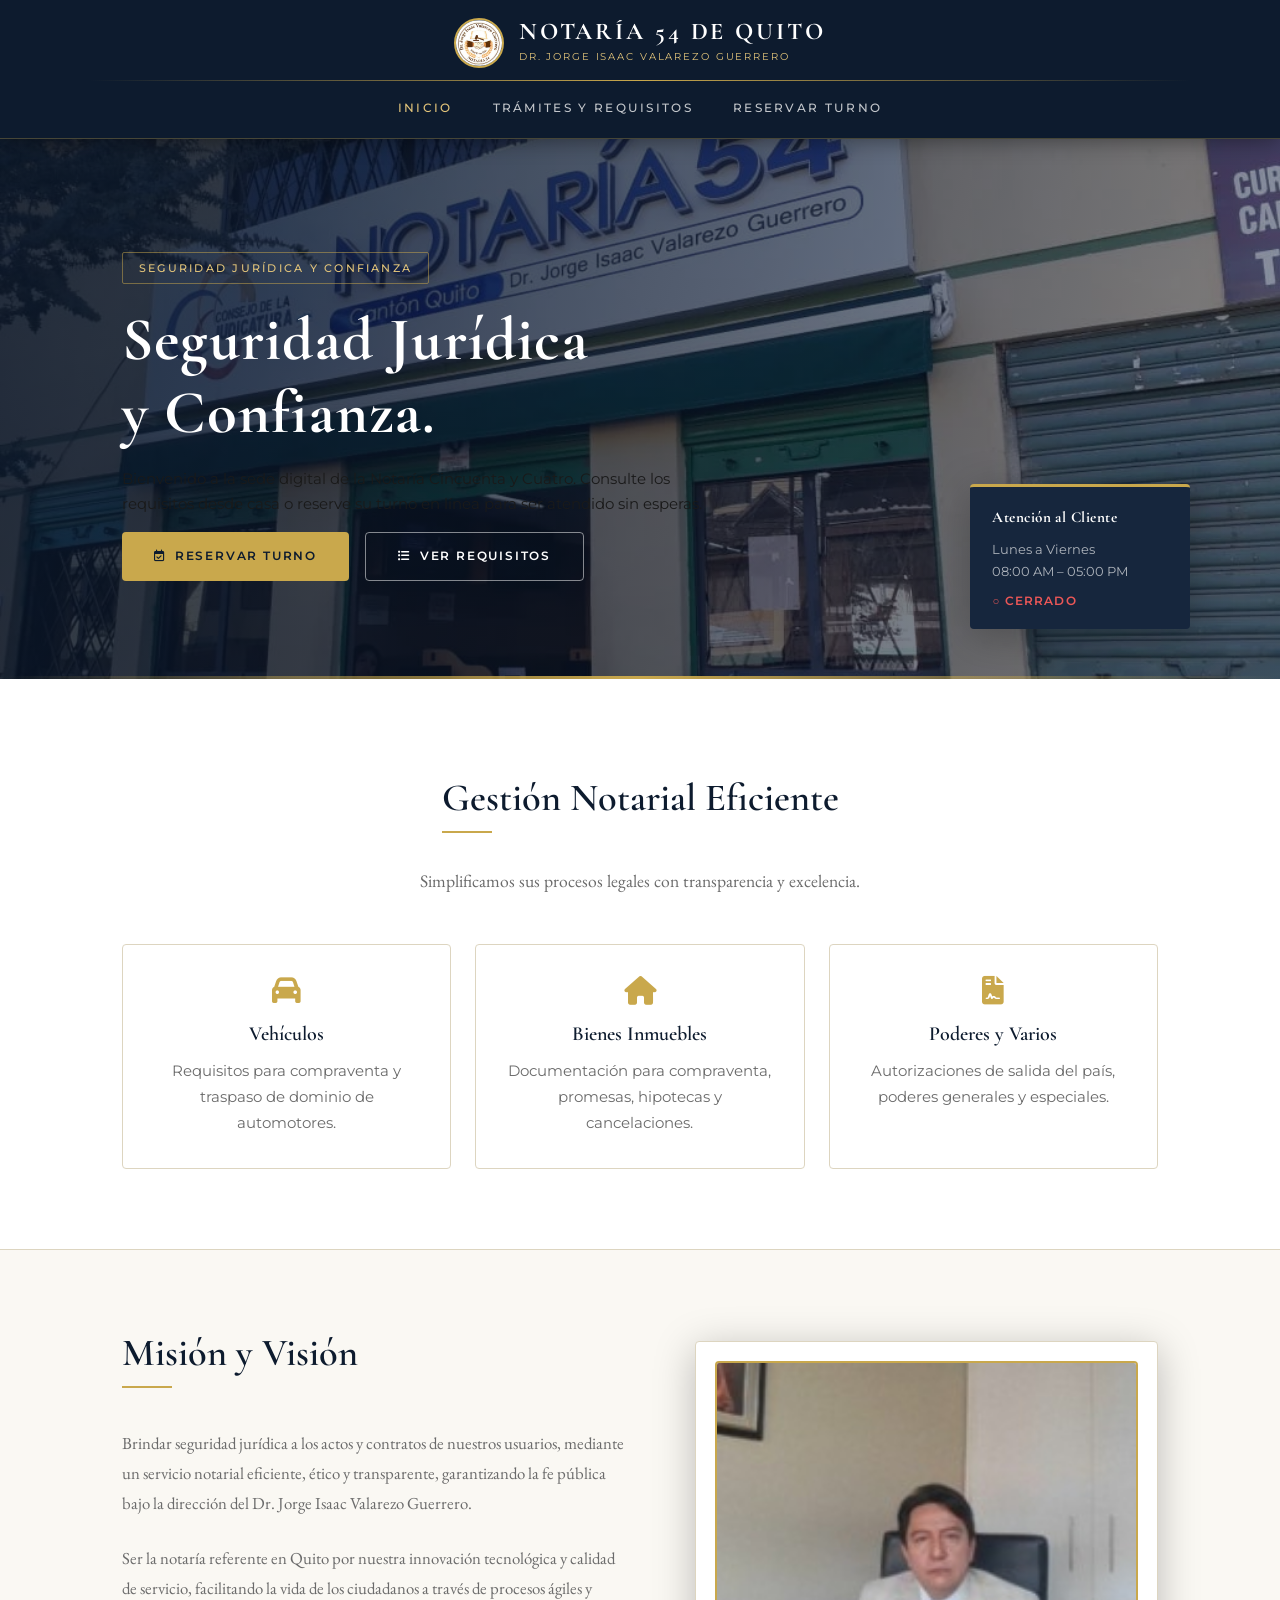
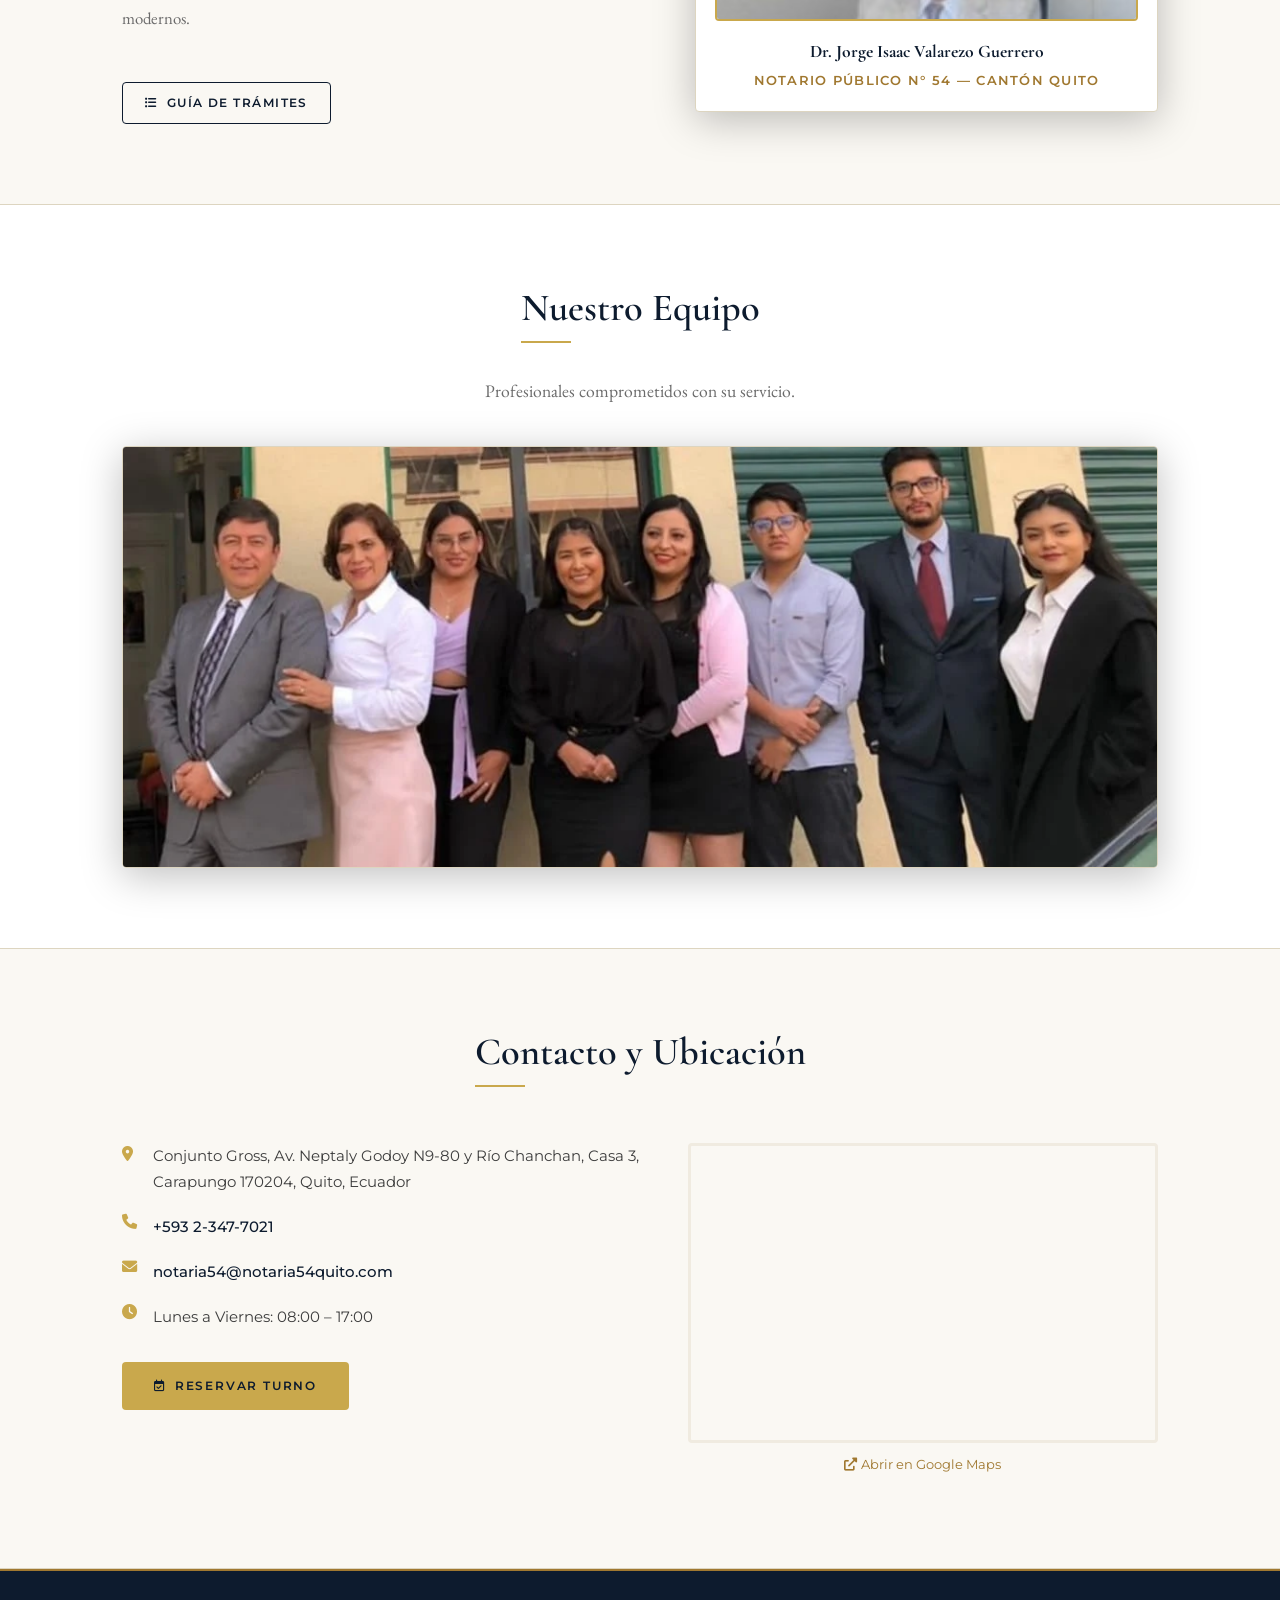
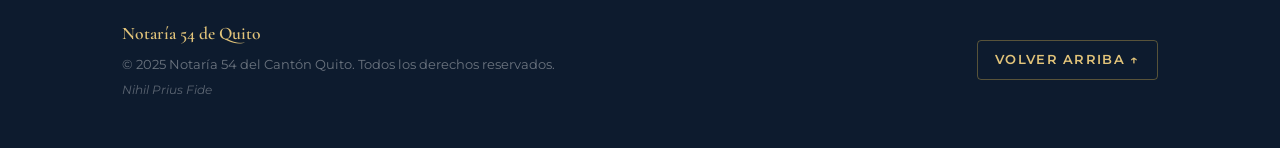
==== index.html @ 73b122f9 "Subir sitio web inicial" ====
<!DOCTYPE html>
<html lang="es">
<head>
    <meta charset="UTF-8">
    <meta name="viewport" content="width=device-width, initial-scale=1.0">
    <title>Notaría 54 de Quito | Dr. Jorge Isaac Valarezo Guerrero</title>
    <meta name="description" content="Notaría 54 del Cantón Quito. Trámites notariales ágiles y seguros bajo la dirección del Dr. Jorge Isaac Valarezo Guerrero.">
    <link rel="icon" href="business_logo-Notaria-54.jpg" type="image/jpeg">
    <link rel="stylesheet" href="style.css">
    <link rel="stylesheet" href="https://cdnjs.cloudflare.com/ajax/libs/font-awesome/6.0.0/css/all.min.css">
</head>
<body>

    <header class="header">
        <div class="container header-content">
            <div class="logo">
                <img src="business_logo-Notaria-54.jpg" alt="Logo Notaría 54 de Quito" class="logo-img">
                <div>
                    <span class="logo-title">Notaría 54 de Quito</span>
                    <span class="logo-subtitle">Dr. Jorge Isaac Valarezo Guerrero</span>
                </div>
            </div>
            <div class="header-divider"></div>
            <nav class="nav">
                <a href="index.html" class="nav-link active">Inicio</a>
                <a href="tramites.html" class="nav-link">Trámites y Requisitos</a>
                <a href="turnos.html" class="nav-link">Reservar Turno</a>
            </nav>
        </div>
    </header>

    <main>
        <section class="hero">
            <div class="container" style="position:relative;">
                <div style="max-width: 600px;">
                    <span class="hero-tag">Seguridad Jurídica y Confianza</span>
                    <h1>Seguridad Jurídica<br>y Confianza.</h1>
                    <p>Bienvenido a la sede digital de la Notaría Cincuenta y Cuatro. Consulte los requisitos desde casa o reserve su turno en línea para ser atendido sin esperas.</p>
                    <div class="hero-actions">
                        <a href="turnos.html" class="btn btn-primary"><i class="far fa-calendar-check" style="margin-right:8px;"></i> Reservar Turno</a>
                        <a href="tramites.html" class="btn btn-outline"><i class="fas fa-list-ul" style="margin-right:8px;"></i> Ver Requisitos</a>
                    </div>
                </div>
                <div class="mini-card" style="position:absolute;right:0;bottom:-3rem;">
                    <div class="mini-card-title">Atención al Cliente</div>
                    <p class="mini-card-line">Lunes a Viernes</p>
                    <p class="mini-card-line">08:00 AM – 05:00 PM</p>
                    <div class="mini-card-status" id="statusBadge">● Verificando…</div>
                </div>
            </div>
        </section>

        <section class="section" style="padding-top:6rem;">
            <div class="container">
                <div style="text-align:center;margin-bottom:3rem;">
                    <h2>Gestión Notarial Eficiente</h2>
                    <p class="section-intro" style="margin:1rem auto 0;">Simplificamos sus procesos legales con transparencia y excelencia.</p>
                </div>
                <div class="card-grid three">
                    <a href="tramites.html" style="text-decoration:none;">
                        <div class="card" style="text-align:center;height:100%;">
                            <i class="fas fa-car" style="font-size:1.8rem;color:var(--gold);margin-bottom:1rem;display:block;"></i>
                            <h3>Vehículos</h3>
                            <p>Requisitos para compraventa y traspaso de dominio de automotores.</p>
                        </div>
                    </a>
                    <a href="tramites.html" style="text-decoration:none;">
                        <div class="card" style="text-align:center;height:100%;">
                            <i class="fas fa-home" style="font-size:1.8rem;color:var(--gold);margin-bottom:1rem;display:block;"></i>
                            <h3>Bienes Inmuebles</h3>
                            <p>Documentación para compraventa, promesas, hipotecas y cancelaciones.</p>
                        </div>
                    </a>
                    <a href="tramites.html" style="text-decoration:none;">
                        <div class="card" style="text-align:center;height:100%;">
                            <i class="fas fa-file-contract" style="font-size:1.8rem;color:var(--gold);margin-bottom:1rem;display:block;"></i>
                            <h3>Poderes y Varios</h3>
                            <p>Autorizaciones de salida del país, poderes generales y especiales.</p>
                        </div>
                    </a>
                </div>
            </div>
        </section>

        <section class="section-soft">
            <div class="container">
                <div class="two-columns" style="align-items:center;">
                    <div>
                        <h2>Misión y Visión</h2>
                        <p style="margin:1.5rem 0;color:var(--text-muted);font-family:var(--font-serif);font-size:1.05rem;line-height:1.8;">Brindar seguridad jurídica a los actos y contratos de nuestros usuarios, mediante un servicio notarial eficiente, ético y transparente, garantizando la fe pública bajo la dirección del Dr. Jorge Isaac Valarezo Guerrero.</p>
                        <p style="color:var(--text-muted);font-family:var(--font-serif);font-size:1.05rem;line-height:1.8;">Ser la notaría referente en Quito por nuestra innovación tecnológica y calidad de servicio, facilitando la vida de los ciudadanos a través de procesos ágiles y modernos.</p>
                        <a href="tramites.html" class="btn-outline-dark" style="margin-top:2rem;"><i class="fas fa-list-ul" style="margin-right:8px;"></i> Guía de Trámites</a>
                    </div>
                    <div style="background:var(--white);padding:1.2rem;border:1px solid var(--border);border-radius:var(--radius);text-align:center;box-shadow:var(--shadow-dark);">
                        <div style="height:260px;border-radius:var(--radius);overflow:hidden;border:2px solid var(--gold);">
                            <img src="Notario_Fotografia.jpg" alt="Dr. Jorge Isaac Valarezo Guerrero, Notario Público N° 54" style="width:100%;height:100%;object-fit:cover;object-position:top center;">
                        </div>
                        <p style="margin:1rem 0 0.2rem;font-family:var(--font-display);font-size:1.1rem;font-weight:700;color:var(--navy);">Dr. Jorge Isaac Valarezo Guerrero</p>
                        <p style="font-size:0.8rem;color:var(--gold-dark);letter-spacing:0.1em;text-transform:uppercase;font-weight:600;margin:0;">Notario Público N° 54 — Cantón Quito</p>
                    </div>
                </div>
            </div>
        </section>

        <section class="section">
            <div class="container">
                <div style="text-align:center;margin-bottom:2.5rem;">
                    <h2>Nuestro Equipo</h2>
                    <p class="section-intro" style="margin:1rem auto 0;">Profesionales comprometidos con su servicio.</p>
                </div>
                <div style="border-radius:var(--radius);overflow:hidden;border:1px solid var(--border);box-shadow:var(--shadow-dark);">
                    <img src="Notaria-Docto__la_Doctora_y_empleados.webp" alt="Equipo de la Notaría 54 de Quito" style="width:100%;display:block;max-height:420px;object-fit:cover;object-position:top;">
                </div>
            </div>
        </section>

        <section class="section-soft">
            <div class="container">
                <div style="text-align:center;margin-bottom:2.5rem;"><h2>Contacto y Ubicación</h2></div>
                <div class="two-columns" style="align-items:start;gap:3rem;">
                    <div>
                        <ul class="contact-list" style="margin-bottom:2rem;">
                            <li style="margin-bottom:1.2rem;gap:0.8rem;"><i class="fas fa-map-marker-alt" style="color:var(--gold);width:18px;margin-top:3px;flex-shrink:0;"></i><span>Conjunto Gross, Av. Neptaly Godoy N9-80 y Río Chanchan, Casa 3, Carapungo 170204, Quito, Ecuador</span></li>
                            <li style="margin-bottom:1.2rem;gap:0.8rem;"><i class="fas fa-phone" style="color:var(--gold);width:18px;flex-shrink:0;"></i><a href="tel:+59323477021" style="color:var(--navy);text-decoration:none;font-weight:500;">+593 2-347-7021</a></li>
                            <li style="margin-bottom:1.2rem;gap:0.8rem;"><i class="fas fa-envelope" style="color:var(--gold);width:18px;flex-shrink:0;"></i><a href="mailto:notaria54@notaria54quito.com" style="color:var(--navy);text-decoration:none;font-weight:500;">notaria54@notaria54quito.com</a></li>
                            <li style="gap:0.8rem;"><i class="fas fa-clock" style="color:var(--gold);width:18px;flex-shrink:0;"></i><span>Lunes a Viernes: 08:00 – 17:00</span></li>
                        </ul>
                        <a href="turnos.html" class="btn btn-primary" style="color:var(--navy);"><i class="far fa-calendar-check" style="margin-right:8px;"></i> Reservar Turno</a>
                    </div>
                    <div class="map-embed">
                        <iframe src="https://www.google.com/maps/embed?pb=!1m18!1m12!1m3!1d3989.5!2d-78.4694!3d-0.0720!2m3!1f0!2f0!3f0!3m2!1i1024!2i768!4f13.1!3m3!1m2!1s0x0%3A0x0!2zMCcyNS4yIlMgNzjCsDI4JzA5LjgiVw!5e0!3m2!1ses!2sec!4v1680000000000" width="100%" height="300" style="border-radius:var(--radius);border:3px solid var(--cream-dark);display:block;" allowfullscreen="" loading="lazy" referrerpolicy="no-referrer-when-downgrade" title="Ubicación Notaría 54 de Quito"></iframe>
                        <p style="font-size:0.82rem;color:var(--text-muted);margin-top:0.6rem;text-align:center;"><a href="https://maps.google.com/?q=Av.+Neptaly+Godoy+N9-80,+Carapungo,+Quito" target="_blank" rel="noopener" style="color:var(--gold-dark);text-decoration:none;"><i class="fas fa-external-link-alt" style="margin-right:4px;"></i>Abrir en Google Maps</a></p>
                    </div>
                </div>
            </div>
        </section>
    </main>

    <footer class="footer">
        <div class="container footer-content">
            <div>
                <p style="font-family:var(--font-display);font-size:1.1rem;color:var(--gold-light);margin:0 0 0.3rem;font-weight:600;">Notaría 54 de Quito</p>
                <p style="margin:0;font-size:0.8rem;opacity:0.6;">© 2025 Notaría 54 del Cantón Quito. Todos los derechos reservados.</p>
                <p style="margin:0.2rem 0 0;font-size:0.78rem;opacity:0.5;font-style:italic;">Nihil Prius Fide</p>
            </div>
            <a href="#" class="back-to-top">Volver arriba ↑</a>
        </div>
    </footer>

    <script>
        (function(){
            var b=document.getElementById('statusBadge');
            if(!b)return;
            var n=new Date(),d=n.getDay(),m=n.getHours()*60+n.getMinutes();
            var open=d>=1&&d<=5&&m>=480&&m<1020;
            b.textContent=open?'● Abierto Ahora':'○ Cerrado';
            b.style.color=open?'#6fcf97':'#eb5757';
        })();
    </script>
</body>
</html>
---- style.css ----
/* ============================================
   NOTARÍA 54 — ESTILO CLÁSICO INSTITUCIONAL
   Paleta: Azul noche profundo + Dorado real + Crema
   ============================================ */

@import url('https://fonts.googleapis.com/css2?family=Cormorant+Garamond:ital,wght@0,400;0,600;0,700;1,400&family=EB+Garamond:wght@400;500&family=Montserrat:wght@300;400;500;600&display=swap');

:root {
  --gold:          #C9A84C;
  --gold-light:    #E2C47A;
  --gold-dark:     #A07830;
  --navy:          #0D1B2E;
  --navy-mid:      #16263D;
  --navy-soft:     #1E3354;
  --cream:         #FAF8F3;
  --cream-dark:    #F0EBE0;
  --text-dark:     #1A1A1A;
  --text-mid:      #3D3D3D;
  --text-muted:    #6B6B6B;
  --white:         #FFFFFF;
  --border:        #DDD5C0;

  --font-display:  "Cormorant Garamond", Georgia, serif;
  --font-body:     "Montserrat", sans-serif;
  --font-serif:    "EB Garamond", Georgia, serif;

  --shadow-gold:   0 4px 20px rgba(201, 168, 76, 0.25);
  --shadow-dark:   0 8px 40px rgba(0, 0, 0, 0.25);
  --radius:        4px;

  /* Compatibilidad con nombres anteriores */
  --color-primary:      var(--gold);
  --color-primary-soft: var(--gold-light);
  --color-navy:         var(--navy);
  --color-bg:           var(--white);
  --color-bg-soft:      var(--cream);
  --color-text:         var(--text-dark);
  --color-muted:        var(--text-muted);
  --color-border:       var(--border);
  --radius-base:        var(--radius);
  --shadow-soft:        var(--shadow-dark);
  --font-heading:       var(--font-display);
}

/* ── RESET ────────────────────────────────── */
*, *::before, *::after { box-sizing: border-box; }
html { scroll-behavior: smooth; }
body {
  margin: 0;
  font-family: var(--font-body);
  color: var(--text-dark);
  background-color: var(--white);
  line-height: 1.7;
  font-size: 15px;
}

/* ── CONTENEDOR ───────────────────────────── */
.container {
  width: 100%;
  max-width: 1100px;
  margin: 0 auto;
  padding: 0 2rem;
}

/* ── HEADER ───────────────────────────────── */
.header {
  position: sticky;
  top: 0;
  z-index: 100;
  background-color: var(--navy);
  border-bottom: 1px solid rgba(201, 168, 76, 0.3);
  box-shadow: 0 2px 20px rgba(0,0,0,0.4);
}

.header-content {
  display: flex;
  flex-direction: column;
  align-items: center;
  padding: 1.1rem 0 0.9rem;
  gap: 0.6rem;
}

.logo {
  display: flex;
  align-items: center;
  gap: 0.9rem;
}

.logo-img {
  height: 50px;
  width: auto;
  border-radius: 50%;
  border: 2px solid var(--gold);
}

.logo-title {
  display: block;
  font-family: var(--font-display);
  font-weight: 700;
  font-size: 1.5rem;
  color: var(--white);
  letter-spacing: 0.12em;
  text-transform: uppercase;
  line-height: 1.1;
}

.logo-subtitle {
  display: block;
  font-family: var(--font-body);
  font-size: 0.65rem;
  color: var(--gold-light);
  letter-spacing: 0.18em;
  text-transform: uppercase;
  margin-top: 3px;
}

/* Línea separadora dorada entre logo y nav */
.header-divider {
  width: 100%;
  height: 1px;
  background: linear-gradient(90deg, transparent, var(--gold), transparent);
  margin: 0.2rem 0;
}

.nav {
  display: flex;
  gap: 2.5rem;
  flex-wrap: wrap;
  justify-content: center;
}

.nav-link {
  font-size: 0.72rem;
  color: rgba(255,255,255,0.75);
  text-decoration: none;
  letter-spacing: 0.2em;
  text-transform: uppercase;
  font-weight: 500;
  padding: 0.3rem 0;
  position: relative;
  transition: color 0.3s ease;
}

.nav-link::after {
  content: "";
  position: absolute;
  left: 50%;
  bottom: -2px;
  transform: translateX(-50%);
  width: 0;
  height: 1px;
  background-color: var(--gold);
  transition: width 0.3s ease;
}

.nav-link:hover,
.nav-link.active { color: var(--gold-light); }
.nav-link:hover::after { width: 100%; }

/* ── TIPOGRAFÍA ───────────────────────────── */
h1, h2, h3 {
  font-family: var(--font-display);
  margin: 0 0 1rem;
  line-height: 1.2;
}

h1 {
  font-size: clamp(2.4rem, 5vw, 3.8rem);
  color: var(--white);
  font-weight: 700;
  letter-spacing: 0.02em;
}

h2 {
  font-size: clamp(1.8rem, 3vw, 2.4rem);
  color: var(--navy);
  font-weight: 600;
  display: inline-block;
}

h2::after {
  content: '';
  display: block;
  width: 50px;
  height: 2px;
  background: var(--gold);
  margin-top: 10px;
}

h3 {
  font-size: 1.25rem;
  color: var(--navy);
  font-weight: 600;
}

.section-intro {
  font-family: var(--font-serif);
  font-size: 1.1rem;
  color: var(--text-muted);
  max-width: 620px;
  line-height: 1.8;
}

/* ── SECCIONES ────────────────────────────── */
.section {
  padding: 5rem 0;
  background-color: var(--white);
}

.section-soft {
  padding: 5rem 0;
  background-color: var(--cream);
  border-top: 1px solid var(--border);
  border-bottom: 1px solid var(--border);
}

/* ── HERO CON IMAGEN DE FONDO ─────────────── */
.hero {
  position: relative;
  min-height: 540px;
  display: flex;
  align-items: center;
  background-image: url('Notaria_Frente.webp');
  background-size: cover;
  background-position: center 40%;
  padding: 6rem 0 5rem;
  overflow: hidden;
}

/* Capa oscura sobre la foto */
.hero::before {
  content: '';
  position: absolute;
  inset: 0;
  background: linear-gradient(
    105deg,
    rgba(10, 22, 40, 0.88) 0%,
    rgba(10, 22, 40, 0.65) 55%,
    rgba(10, 22, 40, 0.40) 100%
  );
  z-index: 1;
}

/* Línea dorada inferior del hero */
.hero::after {
  content: '';
  position: absolute;
  bottom: 0;
  left: 0;
  right: 0;
  height: 3px;
  background: linear-gradient(90deg, transparent, var(--gold), transparent);
  z-index: 2;
}

.hero .container { position: relative; z-index: 3; }

.hero-grid {
  display: grid;
  grid-template-columns: minmax(0, 1.3fr) minmax(0, 1fr);
  gap: 3rem;
  align-items: center;
}

.hero-tag {
  display: inline-block;
  font-size: 0.7rem;
  text-transform: uppercase;
  letter-spacing: 0.2em;
  color: var(--gold-light);
  border: 1px solid rgba(201, 168, 76, 0.5);
  padding: 0.35rem 1rem;
  border-radius: 2px;
  margin-bottom: 1.2rem;
  font-family: var(--font-body);
  font-weight: 500;
}

.hero-text p {
  font-family: var(--font-serif);
  margin: 0 0 2.5rem;
  color: rgba(255,255,255,0.82);
  max-width: 480px;
  font-size: 1.1rem;
  line-height: 1.8;
}

.hero-actions {
  display: flex;
  flex-wrap: wrap;
  gap: 1rem;
}

/* ── IMAGEN EN HERO (mini card) ───────────── */
.hero-image {
  position: relative;
  display: flex;
  flex-direction: column;
}

.hero-photo {
  width: 100%;
  height: 280px;
  object-fit: cover;
  border-radius: var(--radius);
  border: 3px solid rgba(201, 168, 76, 0.5);
  display: block;
}

.mini-card {
  position: absolute;
  bottom: -28px;
  right: 0;
  background-color: var(--navy-mid);
  border-radius: var(--radius);
  padding: 1.1rem 1.4rem;
  box-shadow: var(--shadow-dark);
  width: 220px;
  font-size: 0.82rem;
  border-top: 3px solid var(--gold);
}

.mini-card-title {
  font-family: var(--font-display);
  font-weight: 700;
  margin: 0 0 0.5rem;
  color: var(--white);
  font-size: 0.95rem;
  letter-spacing: 0.03em;
}

.mini-card-line {
  margin: 0;
  color: rgba(255,255,255,0.65);
  font-size: 0.8rem;
}

.mini-card-status {
  margin-top: 0.6rem;
  font-weight: 600;
  text-transform: uppercase;
  font-size: 0.72rem;
  letter-spacing: 0.1em;
}

/* ── BOTONES ──────────────────────────────── */
.btn {
  display: inline-flex;
  align-items: center;
  justify-content: center;
  border-radius: var(--radius);
  border: none;
  cursor: pointer;
  font-family: var(--font-body);
  font-weight: 600;
  font-size: 0.75rem;
  padding: 0.85rem 2rem;
  text-decoration: none;
  text-transform: uppercase;
  letter-spacing: 0.15em;
  transition: all 0.3s ease;
}

.btn-primary {
  background-color: var(--gold);
  color: var(--navy);
}

.btn-primary:hover {
  background-color: var(--gold-light);
  transform: translateY(-2px);
  box-shadow: var(--shadow-gold);
  color: var(--navy);
}

.btn-outline {
  background-color: transparent;
  color: var(--white);
  border: 1px solid rgba(255,255,255,0.5);
}

.btn-outline:hover {
  border-color: var(--gold);
  color: var(--gold-light);
}

/* Variante para secciones claras */
.btn-outline-dark {
  background-color: transparent;
  color: var(--navy);
  border: 1px solid var(--navy);
  border-radius: var(--radius);
  padding: 0.6rem 1.4rem;
  font-size: 0.75rem;
  font-weight: 600;
  letter-spacing: 0.12em;
  text-transform: uppercase;
  text-decoration: none;
  display: inline-flex;
  align-items: center;
  transition: all 0.3s ease;
  cursor: pointer;
}

.btn-outline-dark:hover {
  background-color: var(--navy);
  color: var(--white);
}

.btn-outline-small {
  background-color: transparent;
  color: var(--navy);
  border: 1px solid var(--border);
  padding: 0.5rem 1rem;
  border-radius: var(--radius);
  font-size: 0.75rem;
  font-weight: 500;
  letter-spacing: 0.08em;
  text-decoration: none;
  display: inline-flex;
  align-items: center;
  transition: all 0.3s ease;
  cursor: pointer;
}

.btn-outline-small:hover {
  border-color: var(--gold);
  color: var(--gold-dark);
}

.btn-full { width: 100%; }

/* ── TARJETAS ─────────────────────────────── */
.card-grid { display: grid; gap: 1.5rem; }
.card-grid.three { grid-template-columns: repeat(auto-fit, minmax(270px, 1fr)); }

.card {
  background-color: var(--white);
  border-radius: var(--radius);
  border: 1px solid var(--border);
  padding: 2rem;
  transition: transform 0.3s ease, box-shadow 0.3s ease, border-color 0.3s ease;
}

.card:hover {
  transform: translateY(-4px);
  box-shadow: 0 12px 30px rgba(0,0,0,0.08);
  border-color: var(--gold);
}

.card h3 { color: var(--navy); margin-bottom: 0.75rem; }
.card p  { margin: 0; color: var(--text-muted); font-size: 0.95rem; line-height: 1.7; }

/* ── DOS COLUMNAS ─────────────────────────── */
.two-columns {
  display: grid;
  grid-template-columns: minmax(0, 1.1fr) minmax(0, 1fr);
  gap: 4rem;
  align-items: flex-start;
}

/* ── LISTAS ───────────────────────────────── */
.values-list, .schedule-list, .rules-list, .contact-list {
  list-style: none;
  padding: 0;
  margin: 0;
}

.values-list li, .rules-list li {
  font-size: 0.95rem;
  color: var(--text-mid);
  margin-bottom: 0.75rem;
  display: flex;
  align-items: flex-start;
  gap: 0.5rem;
  line-height: 1.6;
}

.values-list li::before, .rules-list li::before {
  content: "✦";
  color: var(--gold);
  font-size: 0.7rem;
  margin-top: 4px;
  flex-shrink: 0;
}

.contact-list li {
  font-size: 0.95rem;
  color: var(--text-mid);
  margin-bottom: 0.75rem;
  display: flex;
  align-items: flex-start;
}

/* ── FORMULARIO ───────────────────────────── */
.form-card {
  box-shadow: var(--shadow-dark);
  border-top: 3px solid var(--gold);
  padding: 2.5rem;
  background: var(--white);
  border-radius: var(--radius);
}

.form-group { margin-bottom: 1.1rem; }

.form-group label {
  display: block;
  font-size: 0.75rem;
  margin-bottom: 0.4rem;
  color: var(--navy);
  font-weight: 600;
  letter-spacing: 0.08em;
  text-transform: uppercase;
}

.form-group input,
.form-group select {
  width: 100%;
  padding: 0.75rem 0.9rem;
  border-radius: var(--radius);
  border: 1px solid var(--border);
  font-family: var(--font-body);
  font-size: 0.95rem;
  color: var(--text-dark);
  background-color: var(--cream);
  outline: none;
  transition: all 0.25s ease;
}

.form-group input:focus,
.form-group select:focus {
  border-color: var(--gold);
  background-color: var(--white);
  box-shadow: 0 0 0 3px rgba(201, 168, 76, 0.12);
}

.turno-message {
  margin-top: 1rem;
  font-size: 0.88rem;
  padding: 0.75rem 1rem;
  border-radius: var(--radius);
  opacity: 0;
  transform: translateY(4px);
  transition: opacity 0.25s ease, transform 0.25s ease;
}

.turno-message-visible {
  opacity: 1;
  transform: translateY(0);
}

/* ── NOTA INFORMATIVA ─────────────────────── */
.doc-message {
  margin-top: 1.2rem;
  font-size: 0.9rem;
  color: var(--navy-mid);
  padding: 1rem 1.2rem;
  border-radius: var(--radius);
  border-left: 3px solid var(--gold);
  background-color: #FDF8EC;
  font-family: var(--font-serif);
}

/* ── MAPA ─────────────────────────────────── */
.map-placeholder {
  border-radius: var(--radius);
  padding: 3rem 1rem;
  border: 1px solid var(--border);
  background-color: var(--cream);
  text-align: center;
  color: var(--text-muted);
}

.map-embed iframe {
  border-radius: var(--radius);
  border: 3px solid var(--cream-dark);
}

/* ── FOOTER ───────────────────────────────── */
.footer {
  background-color: var(--navy);
  color: rgba(255,255,255,0.65);
  padding: 3rem 0;
  border-top: 2px solid var(--gold-dark);
}

.footer-content {
  display: flex;
  justify-content: space-between;
  align-items: center;
  gap: 2rem;
  font-size: 0.85rem;
  flex-wrap: wrap;
}

.back-to-top {
  color: var(--gold-light);
  text-decoration: none;
  font-weight: 600;
  font-size: 0.8rem;
  letter-spacing: 0.1em;
  border: 1px solid rgba(201, 168, 76, 0.4);
  padding: 0.5rem 1.1rem;
  border-radius: var(--radius);
  transition: all 0.3s ease;
  text-transform: uppercase;
}

.back-to-top:hover {
  background-color: var(--gold);
  color: var(--navy);
  border-color: var(--gold);
}

/* ── RESPONSIVE ───────────────────────────── */
@media (max-width: 900px) {
  .hero-grid, .two-columns {
    grid-template-columns: 1fr;
  }

  .hero {
    padding-top: 4rem;
    text-align: center;
    background-position: center center;
  }

  .hero-tag { margin: 0 auto 1rem; }
  .hero-text p { margin: 0 auto 2rem; }
  .hero-actions { justify-content: center; }

  .hero-image {
    order: -1;
    margin-bottom: 3rem;
  }

  .hero-photo { height: 200px; }

  .mini-card {
    position: static;
    margin: 1rem auto 0;
    width: 90%;
    background-color: rgba(13, 27, 46, 0.9);
  }

  .header-content { padding: 0.9rem 0; }

  h2::after { margin: 10px auto 0; }
}

@media (max-width: 600px) {
  h1 { font-size: 2.2rem; }
  h2 { font-size: 1.6rem; }
  .section, .section-soft { padding: 3.5rem 0; }
  .card { padding: 1.5rem; }
  .form-card { padding: 1.5rem; }
  .nav { gap: 1.2rem; }
}
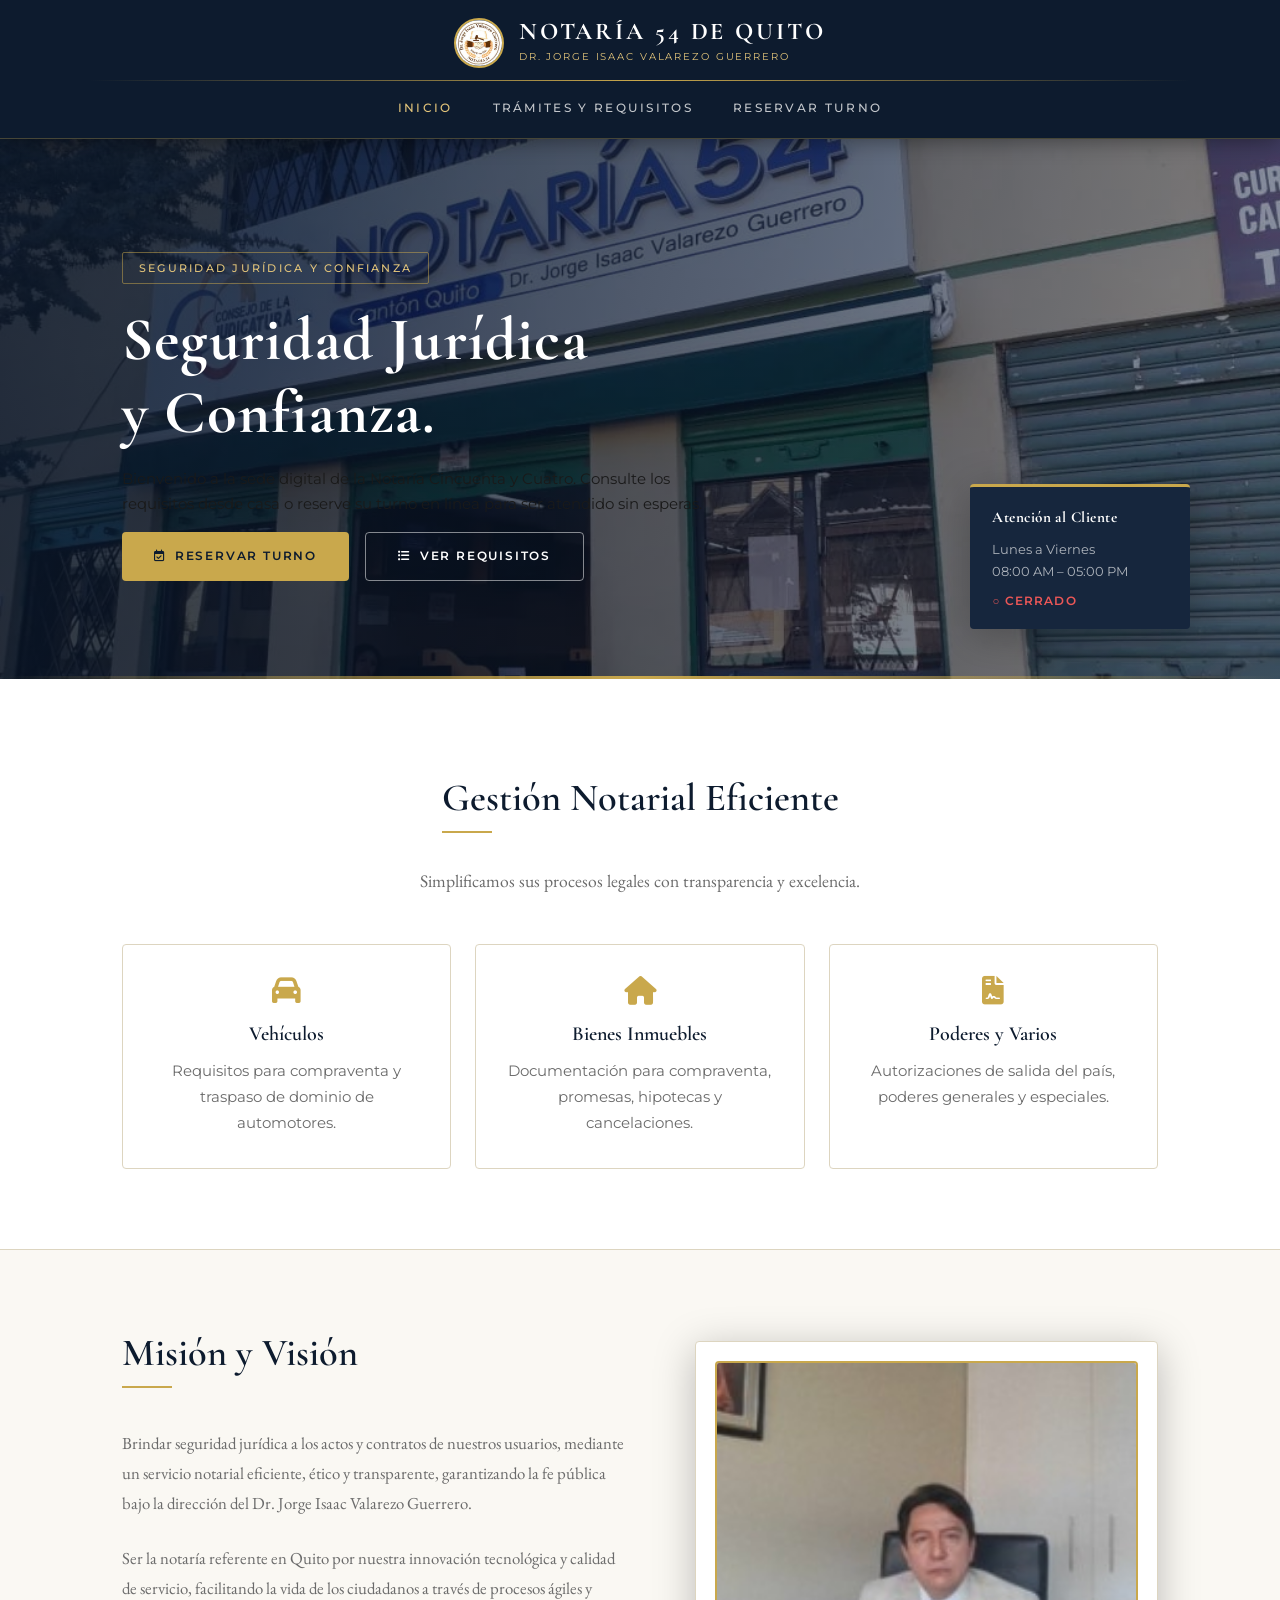
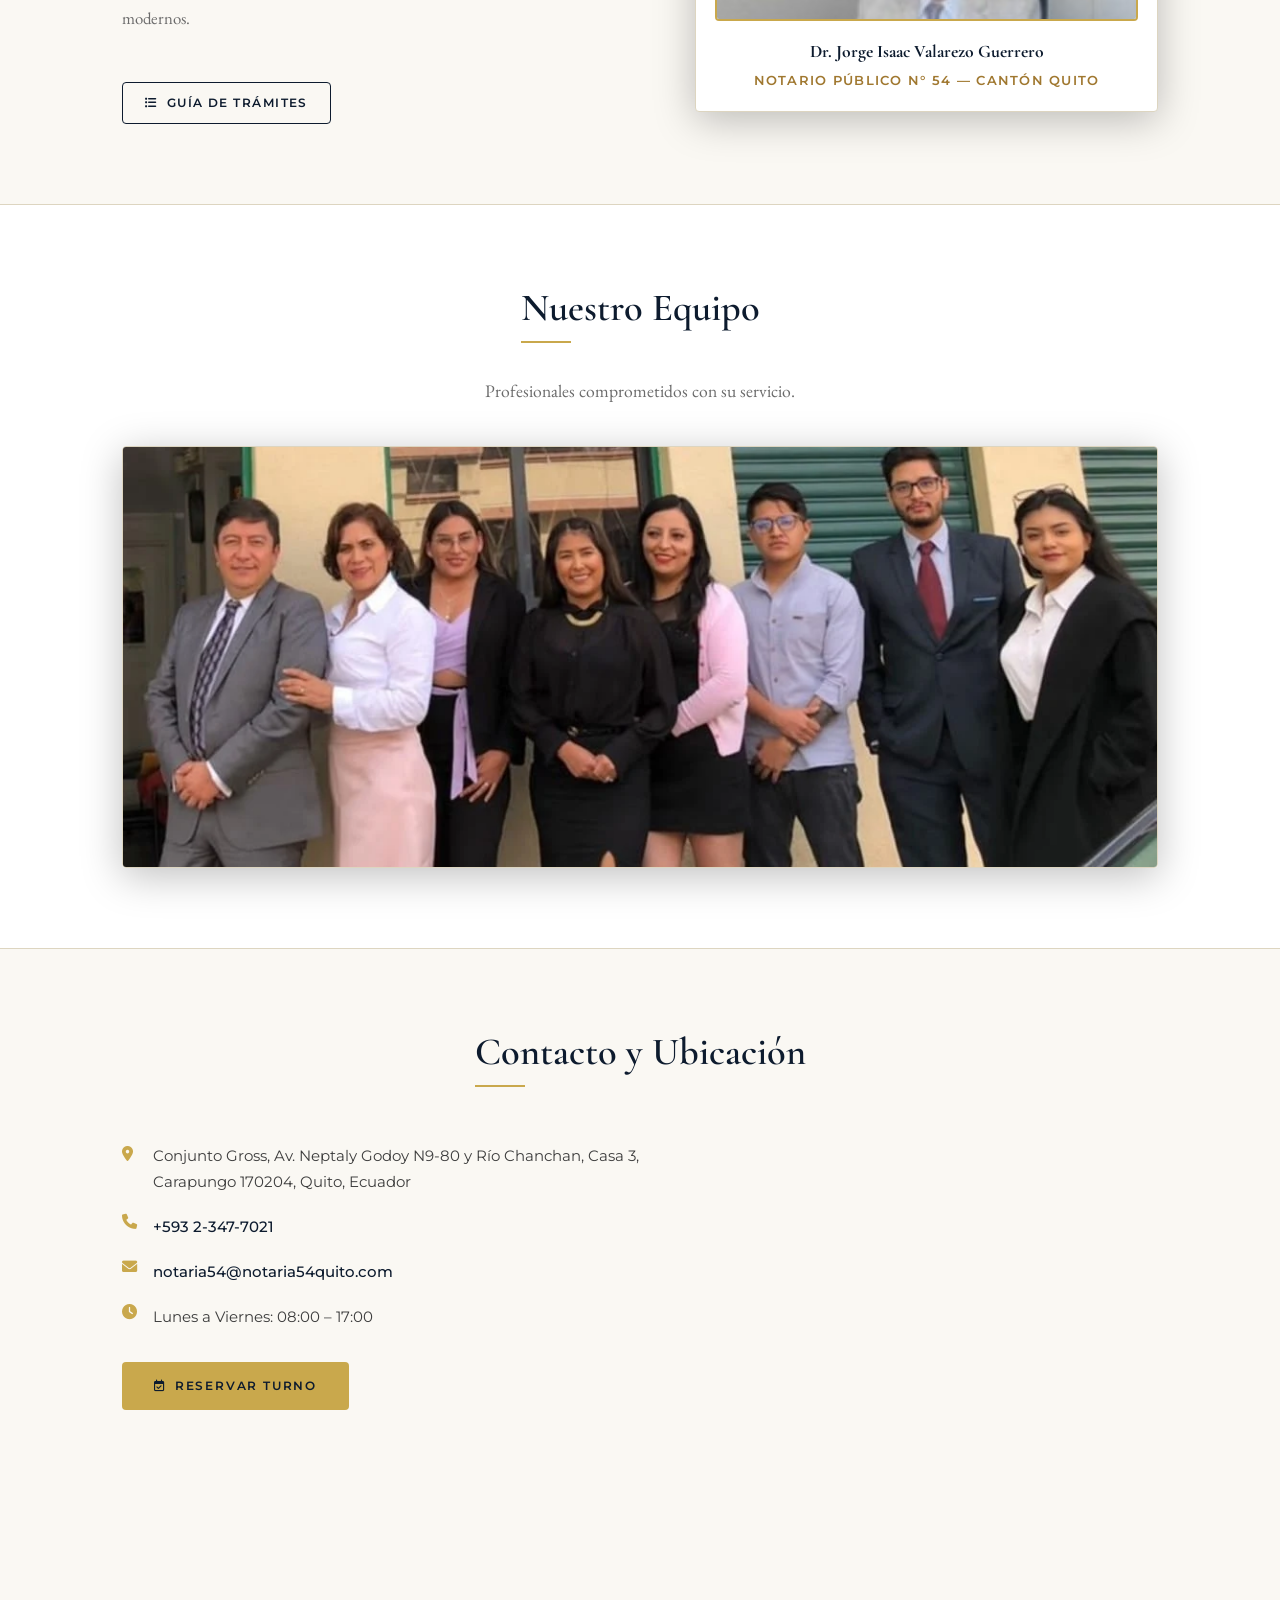
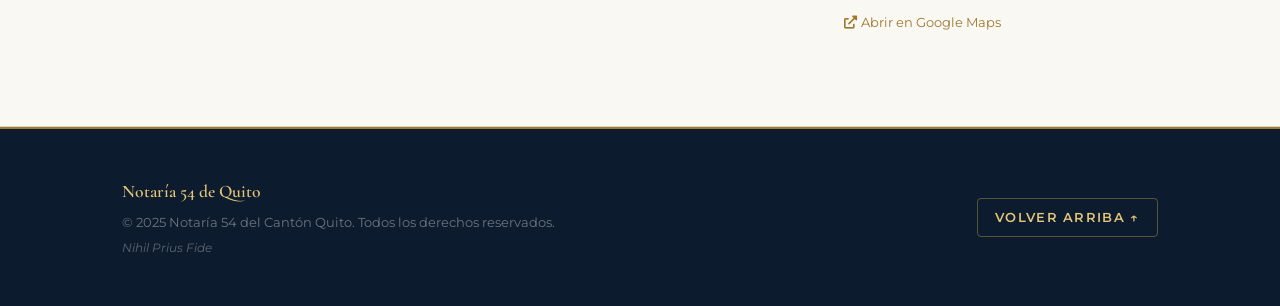
==== commit 3883d388: "Update index.html" ====
--- a/index.html
+++ b/index.html
@@ -128,7 +128,7 @@
                         <a href="turnos.html" class="btn btn-primary" style="color:var(--navy);"><i class="far fa-calendar-check" style="margin-right:8px;"></i> Reservar Turno</a>
                     </div>
                     <div class="map-embed">
-                        <iframe src="https://www.google.com/maps/embed?pb=!1m18!1m12!1m3!1d3989.5!2d-78.4694!3d-0.0720!2m3!1f0!2f0!3f0!3m2!1i1024!2i768!4f13.1!3m3!1m2!1s0x0%3A0x0!2zMCcyNS4yIlMgNzjCsDI4JzA5LjgiVw!5e0!3m2!1ses!2sec!4v1680000000000" width="100%" height="300" style="border-radius:var(--radius);border:3px solid var(--cream-dark);display:block;" allowfullscreen="" loading="lazy" referrerpolicy="no-referrer-when-downgrade" title="Ubicación Notaría 54 de Quito"></iframe>
+                        <iframe src="https://www.google.com/maps/embed?pb=!1m18!1m12!1m3!1d3989.81214230343!2d-78.45386972502904!3d-0.10082923547932693!2m3!1f0!2f0!3f0!3m2!1i1024!2i768!4f13.1!3m3!1m2!1s0x91d58f0cd973f5cd%3A0x237e306dfc59f7c8!2sNotaria%2054%20Cant%C3%B3n%20Quito%3A%20ATENDEMOS%20CON%20NORMALIDAD.%20CONTAMOS%20CON%20ENERG%C3%8DA%20ELECTRICA%20TODA%20LA%20JORNADA%20LABORAL.!5e0!3m2!1ses!2sus!4v1777807912010!5m2!1ses!2sus" width="600" height="450" style="border:0;" allowfullscreen="" loading="lazy" referrerpolicy="no-referrer-when-downgrade"></iframe>
                         <p style="font-size:0.82rem;color:var(--text-muted);margin-top:0.6rem;text-align:center;"><a href="https://maps.google.com/?q=Av.+Neptaly+Godoy+N9-80,+Carapungo,+Quito" target="_blank" rel="noopener" style="color:var(--gold-dark);text-decoration:none;"><i class="fas fa-external-link-alt" style="margin-right:4px;"></i>Abrir en Google Maps</a></p>
                     </div>
                 </div>
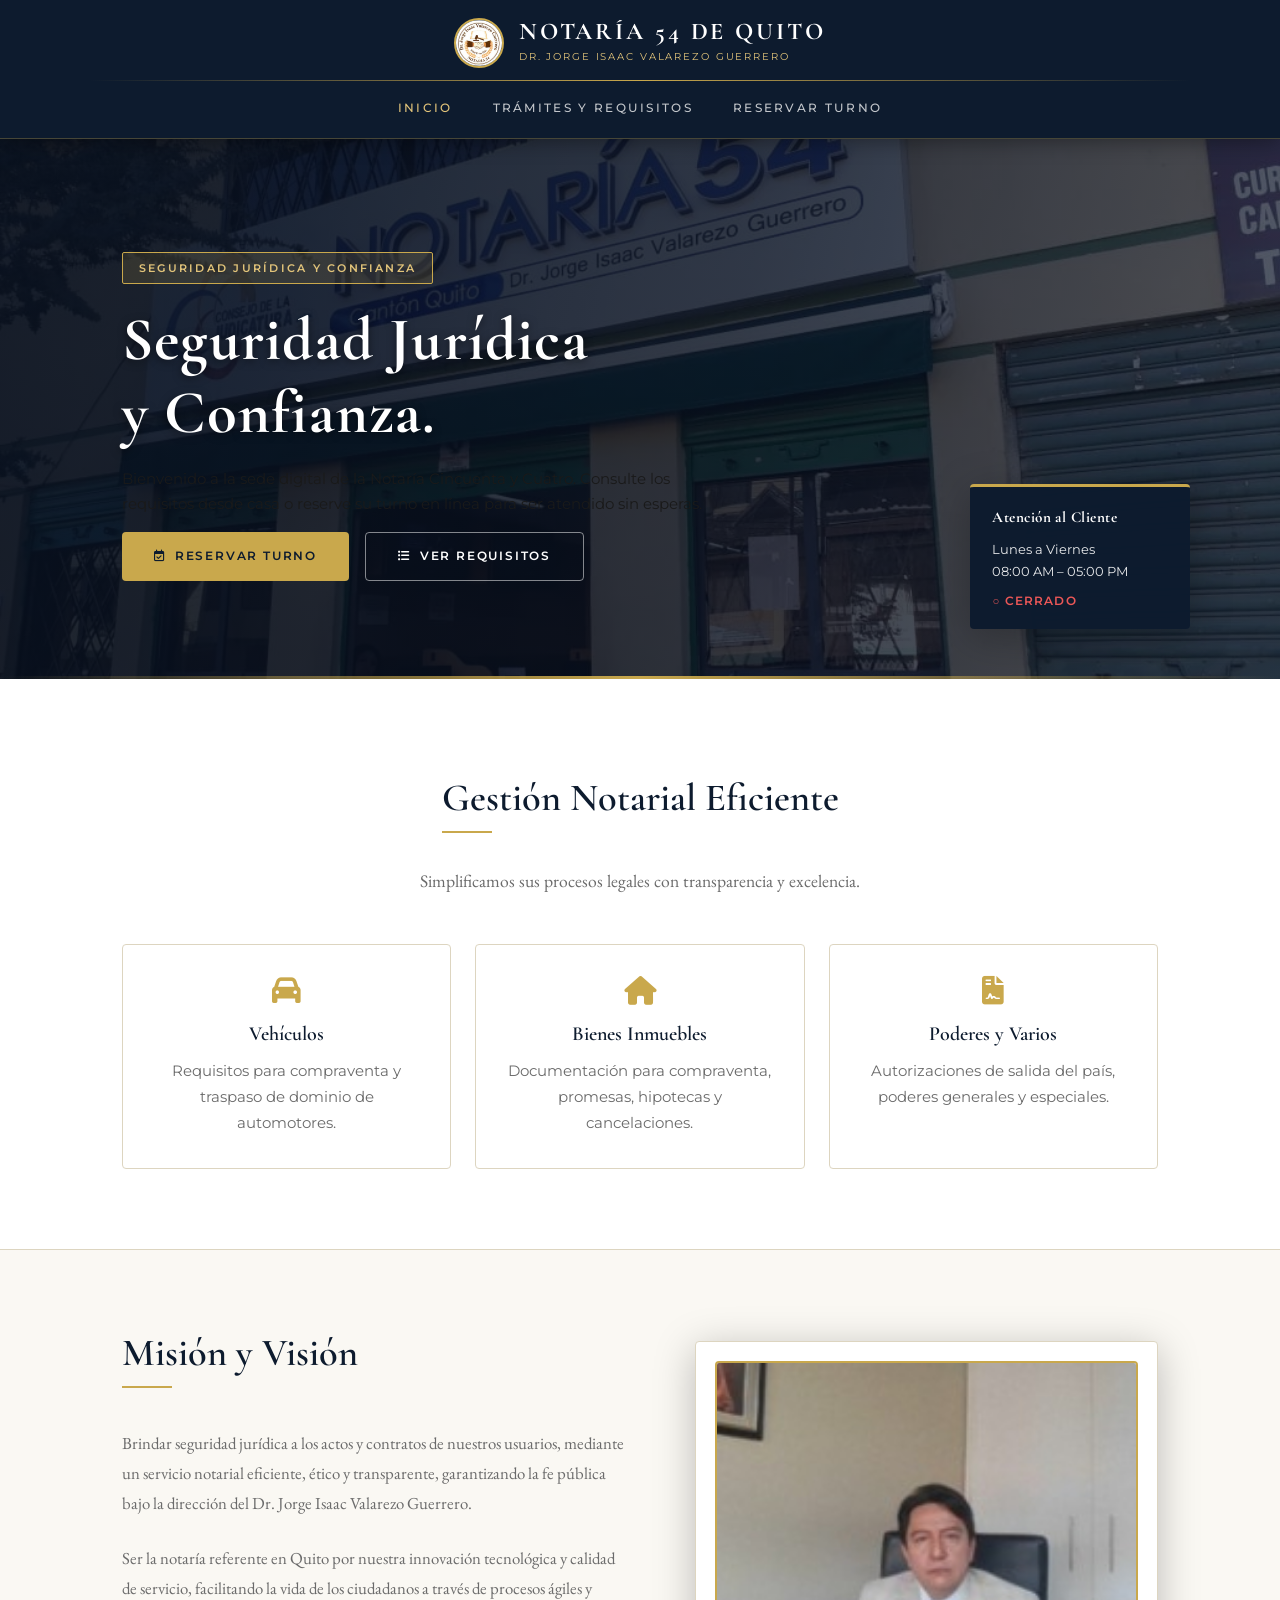
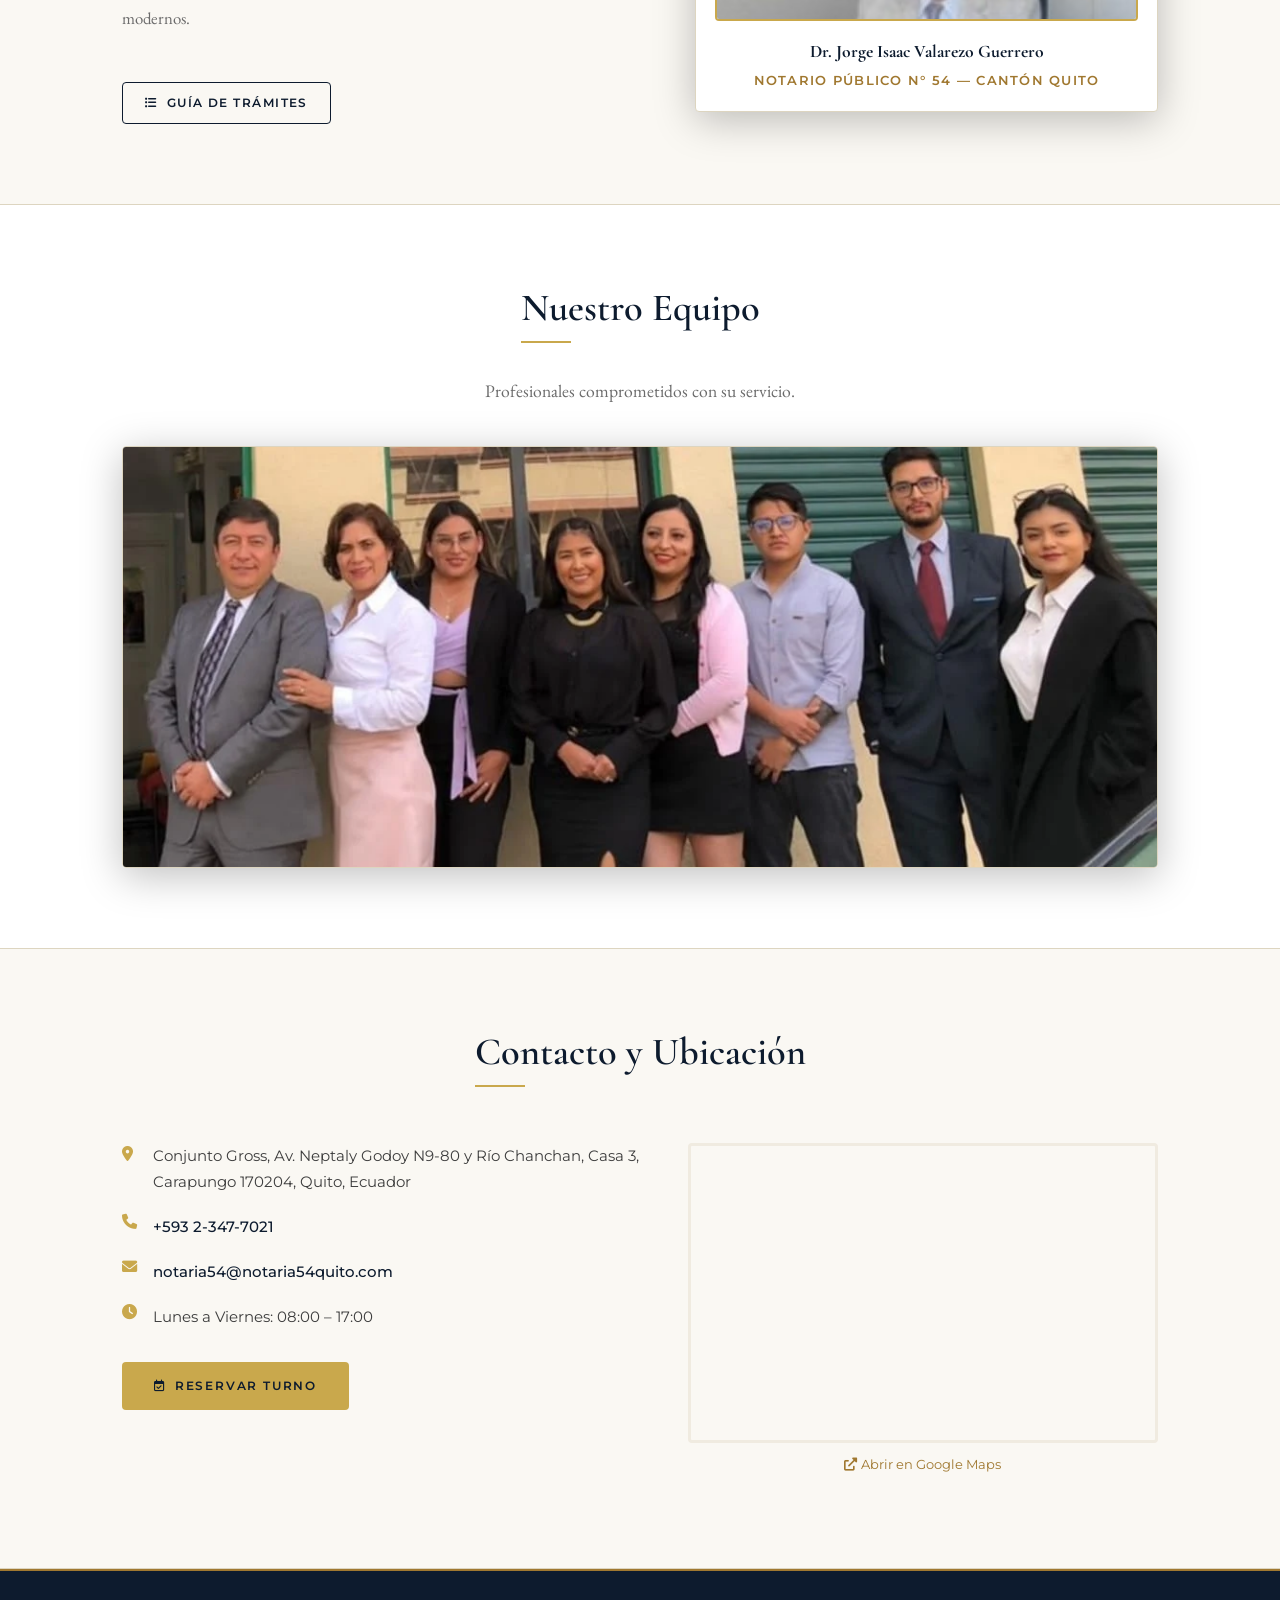
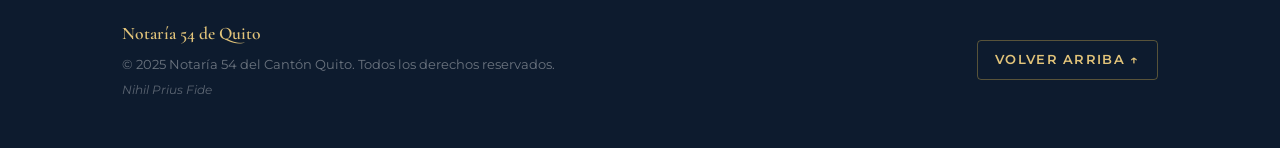
==== commit d8395d6a: "Add files via upload" ====
--- a/index.html
+++ b/index.html
@@ -128,7 +128,7 @@
                         <a href="turnos.html" class="btn btn-primary" style="color:var(--navy);"><i class="far fa-calendar-check" style="margin-right:8px;"></i> Reservar Turno</a>
                     </div>
                     <div class="map-embed">
-                        <iframe src="https://www.google.com/maps/embed?pb=!1m18!1m12!1m3!1d3989.81214230343!2d-78.45386972502904!3d-0.10082923547932693!2m3!1f0!2f0!3f0!3m2!1i1024!2i768!4f13.1!3m3!1m2!1s0x91d58f0cd973f5cd%3A0x237e306dfc59f7c8!2sNotaria%2054%20Cant%C3%B3n%20Quito%3A%20ATENDEMOS%20CON%20NORMALIDAD.%20CONTAMOS%20CON%20ENERG%C3%8DA%20ELECTRICA%20TODA%20LA%20JORNADA%20LABORAL.!5e0!3m2!1ses!2sus!4v1777807912010!5m2!1ses!2sus" width="600" height="450" style="border:0;" allowfullscreen="" loading="lazy" referrerpolicy="no-referrer-when-downgrade"></iframe>
+                        <iframe src="https://www.google.com/maps/embed?pb=!1m18!1m12!1m3!1d3989.5!2d-78.4694!3d-0.0720!2m3!1f0!2f0!3f0!3m2!1i1024!2i768!4f13.1!3m3!1m2!1s0x0%3A0x0!2zMCcyNS4yIlMgNzjCsDI4JzA5LjgiVw!5e0!3m2!1ses!2sec!4v1680000000000" width="100%" height="300" style="border-radius:var(--radius);border:3px solid var(--cream-dark);display:block;" allowfullscreen="" loading="lazy" referrerpolicy="no-referrer-when-downgrade" title="Ubicación Notaría 54 de Quito"></iframe>
                         <p style="font-size:0.82rem;color:var(--text-muted);margin-top:0.6rem;text-align:center;"><a href="https://maps.google.com/?q=Av.+Neptaly+Godoy+N9-80,+Carapungo,+Quito" target="_blank" rel="noopener" style="color:var(--gold-dark);text-decoration:none;"><i class="fas fa-external-link-alt" style="margin-right:4px;"></i>Abrir en Google Maps</a></p>
                     </div>
                 </div>
--- a/style.css
+++ b/style.css
@@ -169,6 +169,7 @@
   color: var(--white);
   font-weight: 700;
   letter-spacing: 0.02em;
+  text-shadow: 0 2px 8px rgba(0,0,0,0.5);
 }
 
 h2 {
@@ -227,16 +228,16 @@
   overflow: hidden;
 }
 
-/* Capa oscura sobre la foto */
+/* Capa oscura sobre la foto — más opaca para legibilidad */
 .hero::before {
   content: '';
   position: absolute;
   inset: 0;
   background: linear-gradient(
     105deg,
-    rgba(10, 22, 40, 0.88) 0%,
-    rgba(10, 22, 40, 0.65) 55%,
-    rgba(10, 22, 40, 0.40) 100%
+    rgba(8, 16, 30, 0.93) 0%,
+    rgba(8, 16, 30, 0.82) 55%,
+    rgba(8, 16, 30, 0.65) 100%
   );
   z-index: 1;
 }
@@ -268,21 +269,24 @@
   text-transform: uppercase;
   letter-spacing: 0.2em;
   color: var(--gold-light);
-  border: 1px solid rgba(201, 168, 76, 0.5);
+  border: 1px solid var(--gold);
+  background-color: rgba(201, 168, 76, 0.15);
   padding: 0.35rem 1rem;
   border-radius: 2px;
   margin-bottom: 1.2rem;
   font-family: var(--font-body);
-  font-weight: 500;
+  font-weight: 600;
+  text-shadow: none;
 }
 
 .hero-text p {
   font-family: var(--font-serif);
   margin: 0 0 2.5rem;
-  color: rgba(255,255,255,0.82);
+  color: rgba(255, 255, 255, 0.96);
   max-width: 480px;
   font-size: 1.1rem;
   line-height: 1.8;
+  text-shadow: 0 1px 4px rgba(0,0,0,0.5);
 }
 
 .hero-actions {
@@ -311,7 +315,7 @@
   position: absolute;
   bottom: -28px;
   right: 0;
-  background-color: var(--navy-mid);
+  background-color: rgba(13, 27, 46, 0.98);
   border-radius: var(--radius);
   padding: 1.1rem 1.4rem;
   box-shadow: var(--shadow-dark);
@@ -331,7 +335,7 @@
 
 .mini-card-line {
   margin: 0;
-  color: rgba(255,255,255,0.65);
+  color: rgba(255,255,255,0.90);
   font-size: 0.8rem;
 }
 
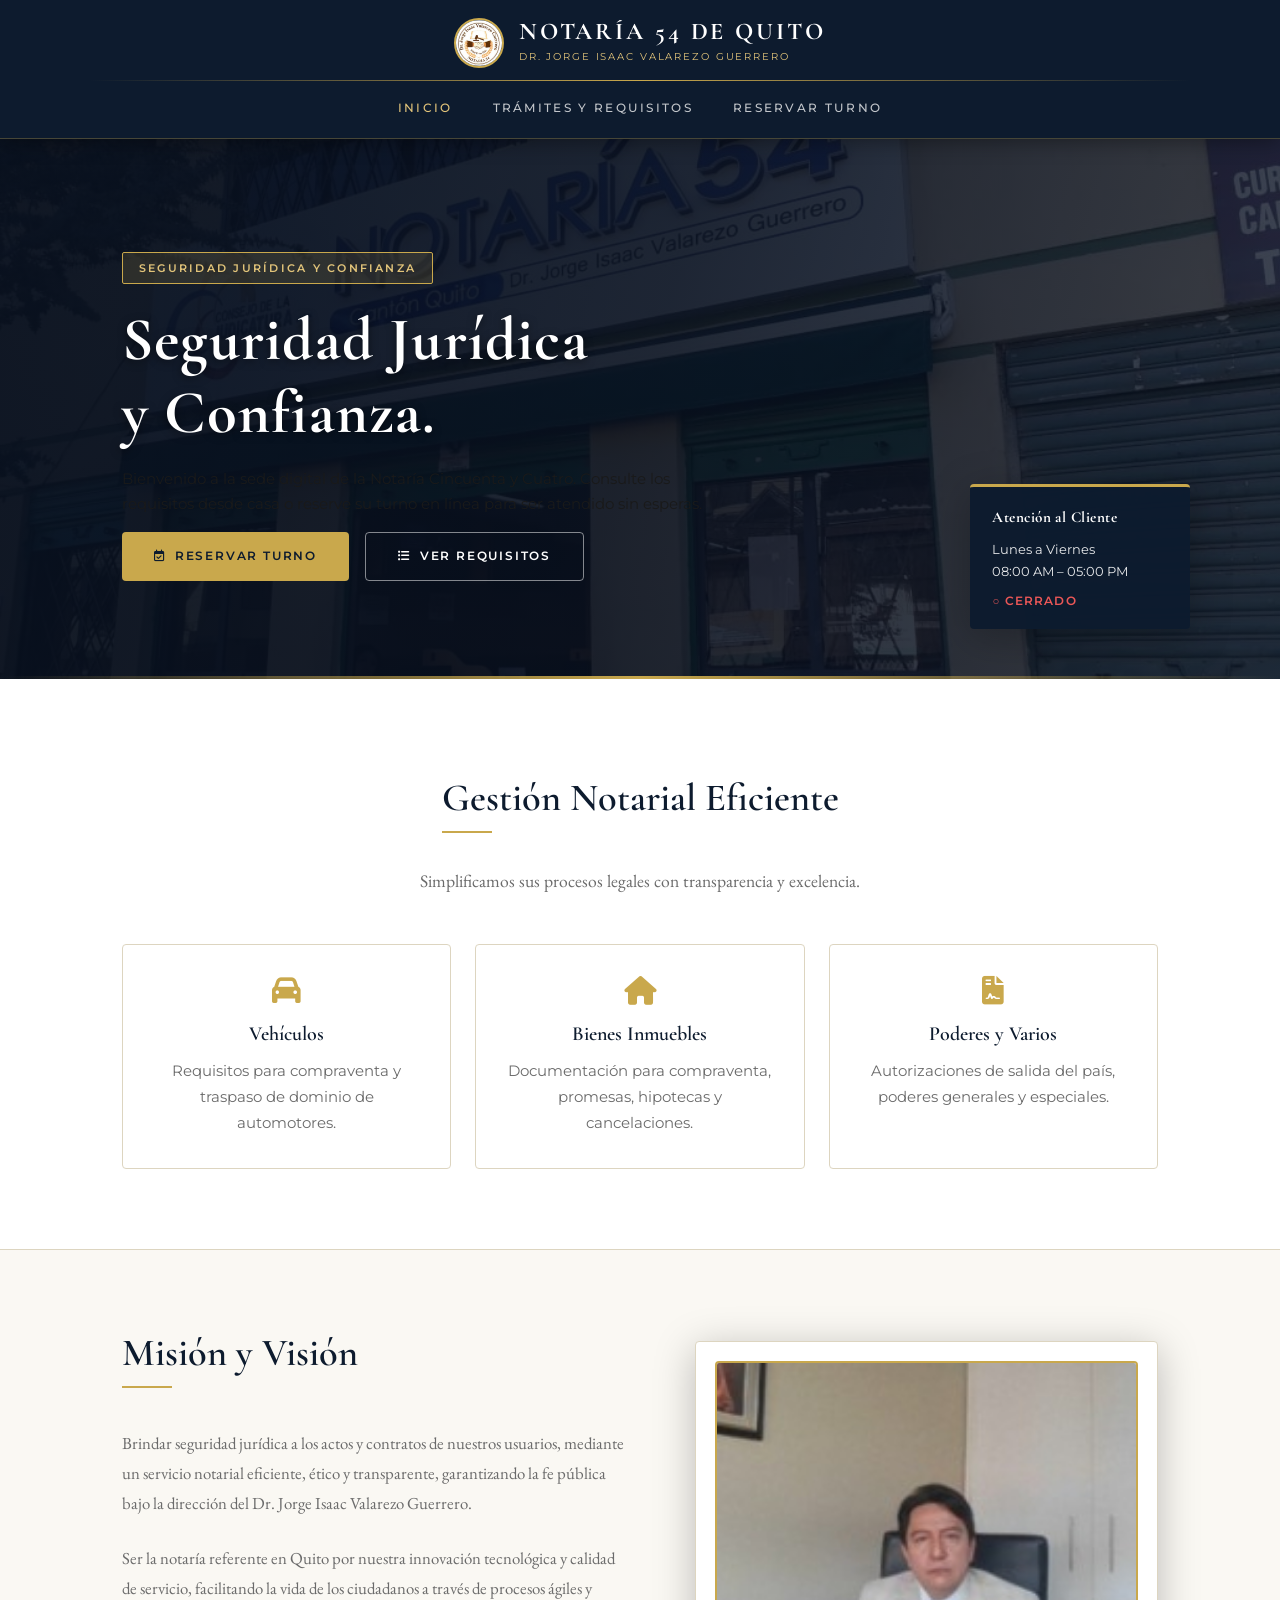
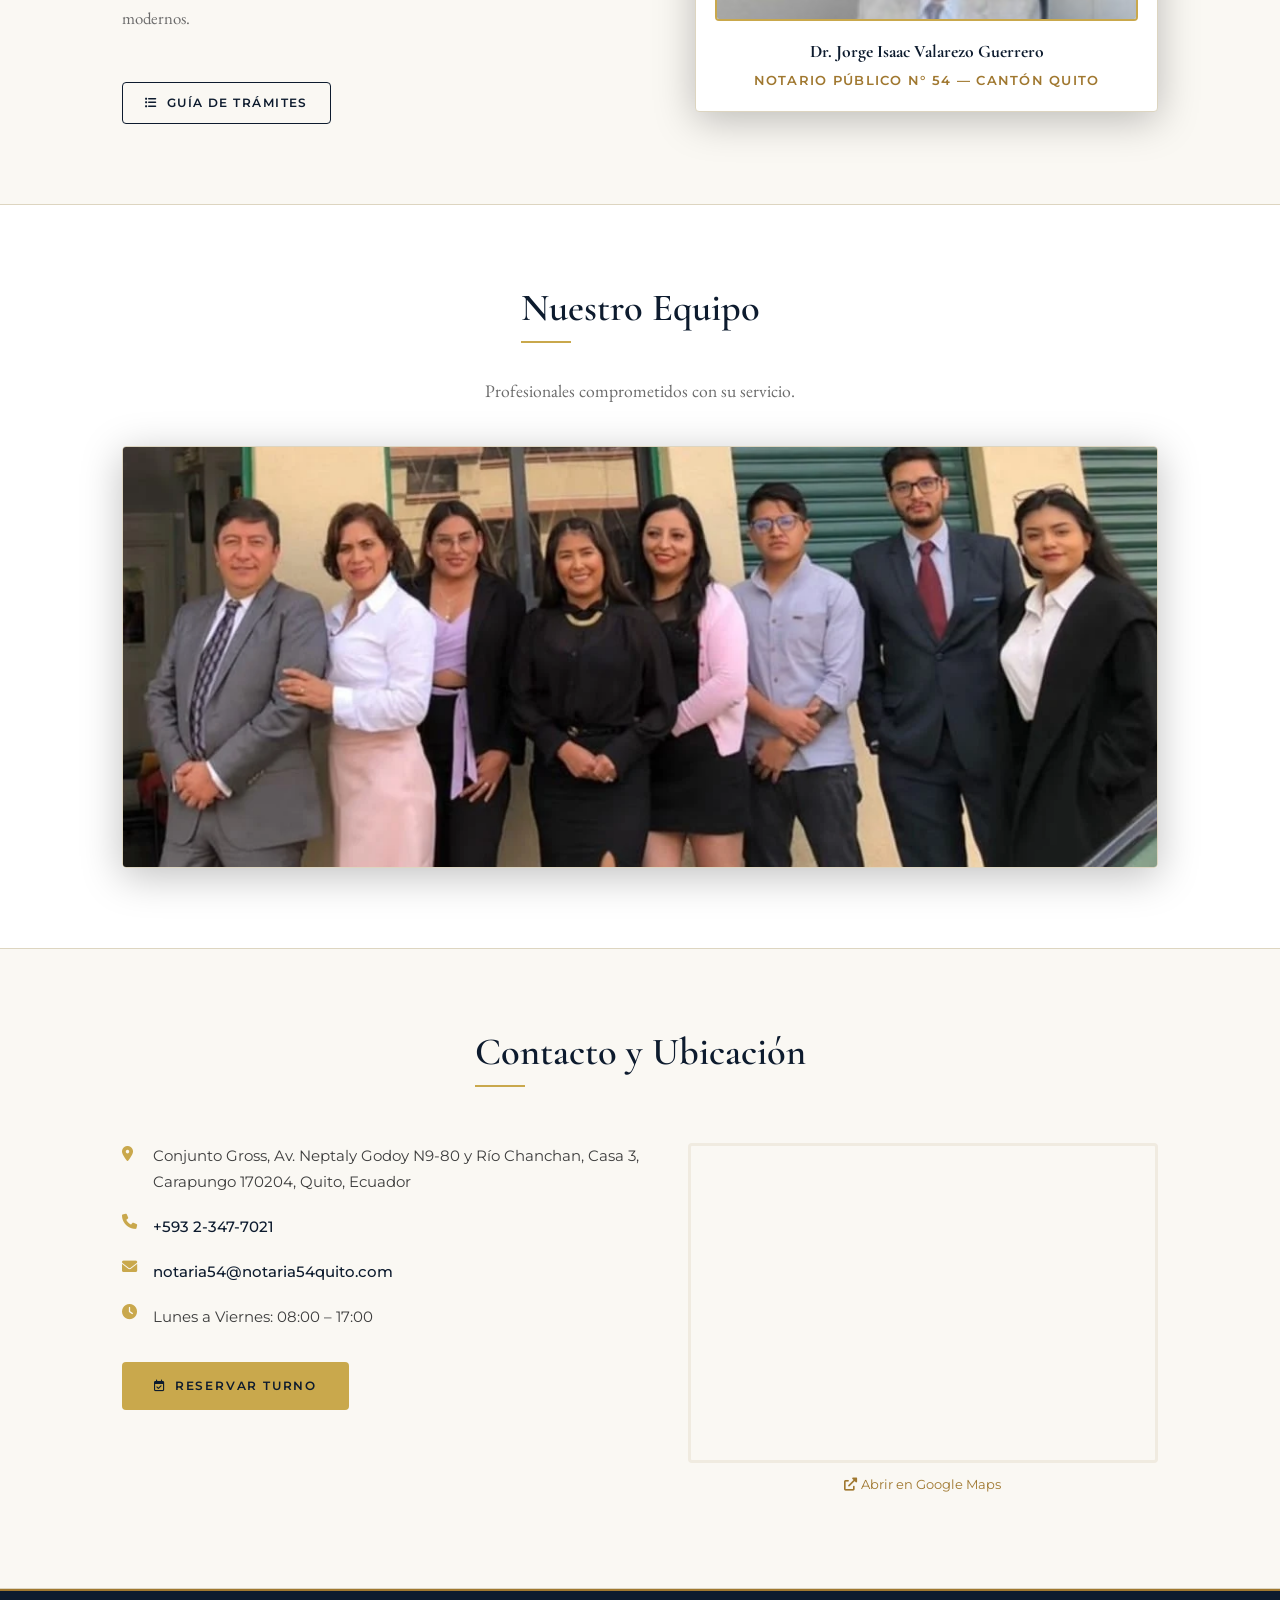
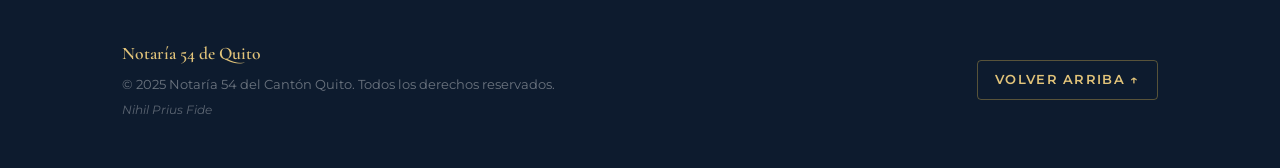
==== commit d5f6fb97: "Add files via upload" ====
--- a/index.html
+++ b/index.html
@@ -128,8 +128,8 @@
                         <a href="turnos.html" class="btn btn-primary" style="color:var(--navy);"><i class="far fa-calendar-check" style="margin-right:8px;"></i> Reservar Turno</a>
                     </div>
                     <div class="map-embed">
-                        <iframe src="https://www.google.com/maps/embed?pb=!1m18!1m12!1m3!1d3989.5!2d-78.4694!3d-0.0720!2m3!1f0!2f0!3f0!3m2!1i1024!2i768!4f13.1!3m3!1m2!1s0x0%3A0x0!2zMCcyNS4yIlMgNzjCsDI4JzA5LjgiVw!5e0!3m2!1ses!2sec!4v1680000000000" width="100%" height="300" style="border-radius:var(--radius);border:3px solid var(--cream-dark);display:block;" allowfullscreen="" loading="lazy" referrerpolicy="no-referrer-when-downgrade" title="Ubicación Notaría 54 de Quito"></iframe>
-                        <p style="font-size:0.82rem;color:var(--text-muted);margin-top:0.6rem;text-align:center;"><a href="https://maps.google.com/?q=Av.+Neptaly+Godoy+N9-80,+Carapungo,+Quito" target="_blank" rel="noopener" style="color:var(--gold-dark);text-decoration:none;"><i class="fas fa-external-link-alt" style="margin-right:4px;"></i>Abrir en Google Maps</a></p>
+                        <iframe src="https://www.google.com/maps/embed?pb=!1m18!1m12!1m3!1d3989.81214230343!2d-78.45386972502905!3d-0.10082923547933376!2m3!1f0!2f0!3f0!3m2!1i1024!2i768!4f13.1!3m3!1m2!1s0x91d58f0cd973f5cd%3A0x237e306dfc59f7c8!2sNotaria%2054%20Cant%C3%B3n%20Quito%3A%20ATENDEMOS%20CON%20NORMALIDAD.%20CONTAMOS%20CON%20ENERG%C3%8DA%20ELECTRICA%20TODA%20LA%20JORNADA%20LABORAL.!5e0!3m2!1ses-419!2ses!4v1777809270659!5m2!1ses-419!2ses" width="100%" height="320" style="border-radius:var(--radius);border:3px solid var(--cream-dark);display:block;" allowfullscreen="" loading="lazy" referrerpolicy="no-referrer-when-downgrade" title="Ubicación Notaría 54 de Quito en Google Maps"></iframe>
+                        <p style="font-size:0.82rem;color:var(--text-muted);margin-top:0.6rem;text-align:center;"><a href="https://maps.google.com/?q=Notaria+54+Canton+Quito" target="_blank" rel="noopener" style="color:var(--gold-dark);text-decoration:none;"><i class="fas fa-external-link-alt" style="margin-right:4px;"></i>Abrir en Google Maps</a></p>
                     </div>
                 </div>
             </div>
--- a/style.css
+++ b/style.css
@@ -235,9 +235,9 @@
   inset: 0;
   background: linear-gradient(
     105deg,
-    rgba(8, 16, 30, 0.93) 0%,
-    rgba(8, 16, 30, 0.82) 55%,
-    rgba(8, 16, 30, 0.65) 100%
+    rgba(8, 16, 30, 0.96) 0%,
+    rgba(8, 16, 30, 0.90) 50%,
+    rgba(8, 16, 30, 0.75) 100%
   );
   z-index: 1;
 }
@@ -282,11 +282,11 @@
 .hero-text p {
   font-family: var(--font-serif);
   margin: 0 0 2.5rem;
-  color: rgba(255, 255, 255, 0.96);
+  color: #ffffff;
   max-width: 480px;
-  font-size: 1.1rem;
+  font-size: 1.15rem;
   line-height: 1.8;
-  text-shadow: 0 1px 4px rgba(0,0,0,0.5);
+  text-shadow: 0 1px 3px rgba(0,0,0,0.9), 0 2px 12px rgba(0,0,0,0.8);
 }
 
 .hero-actions {
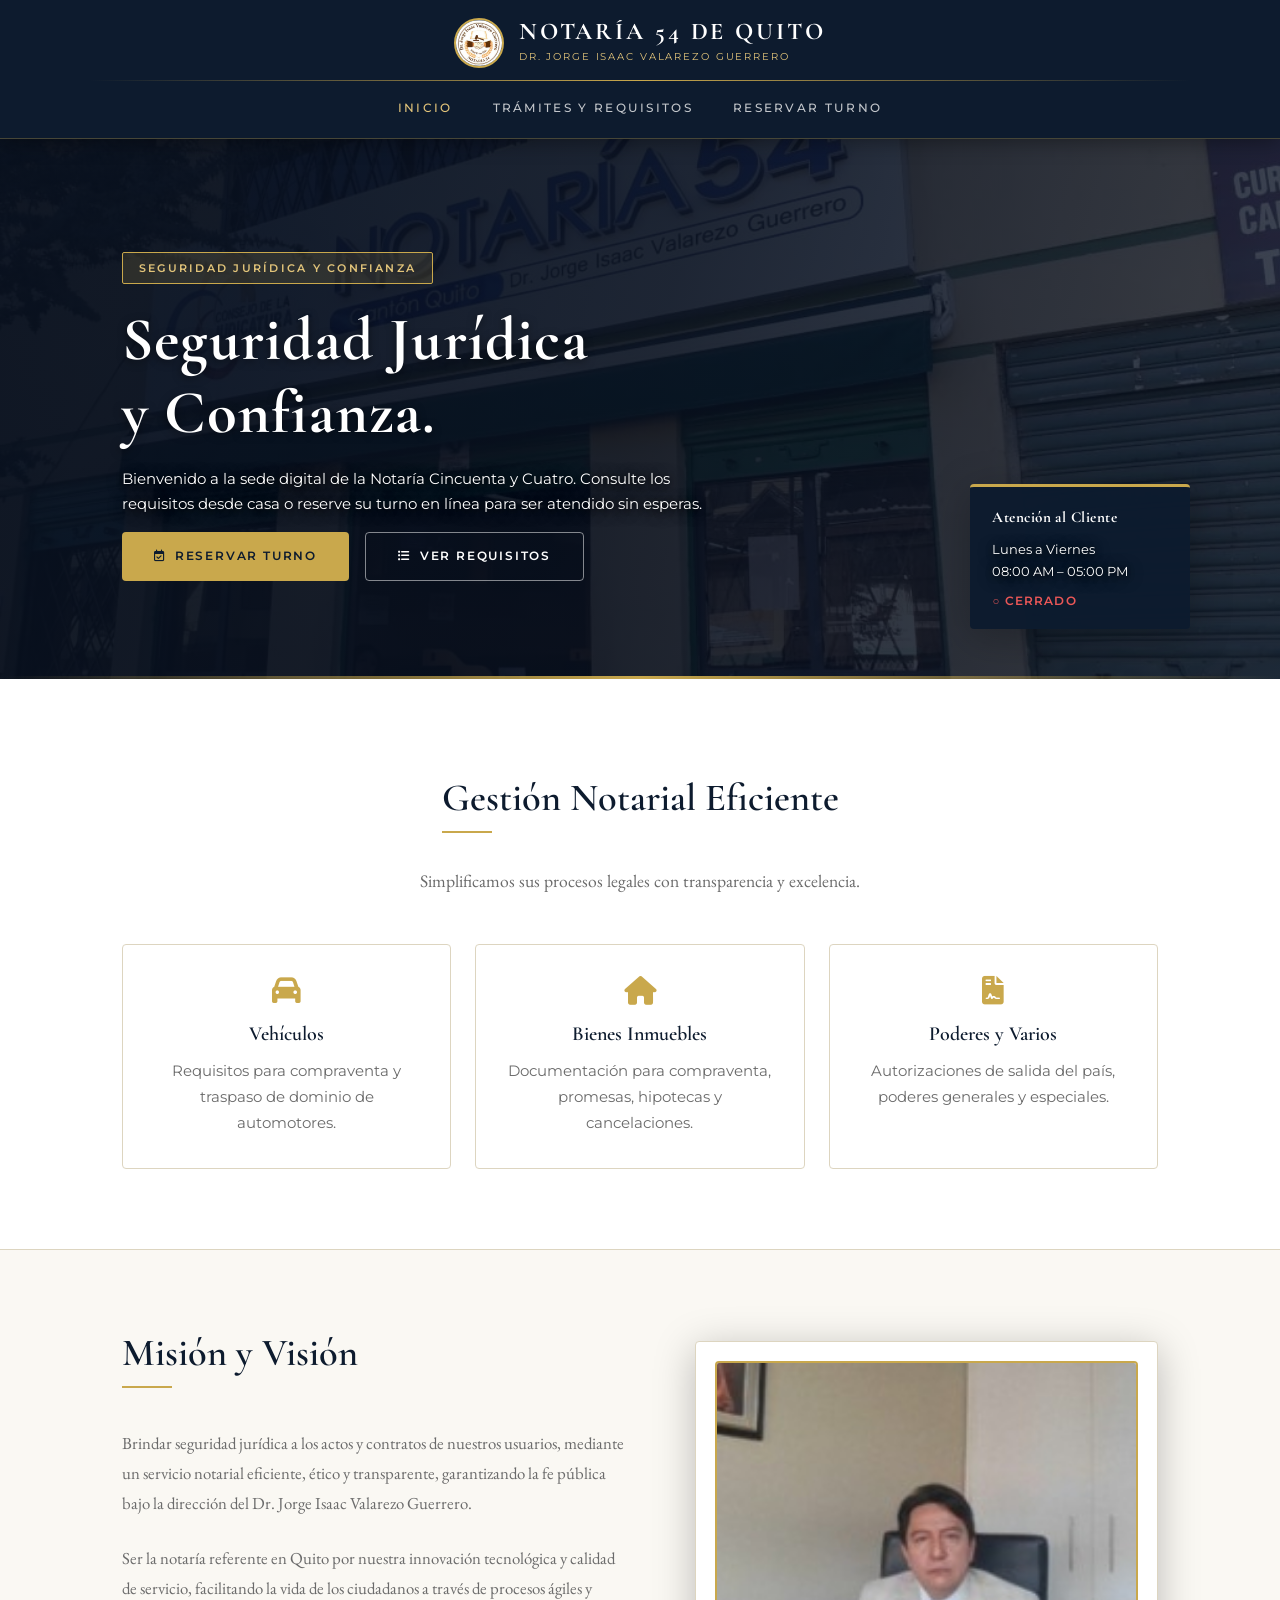
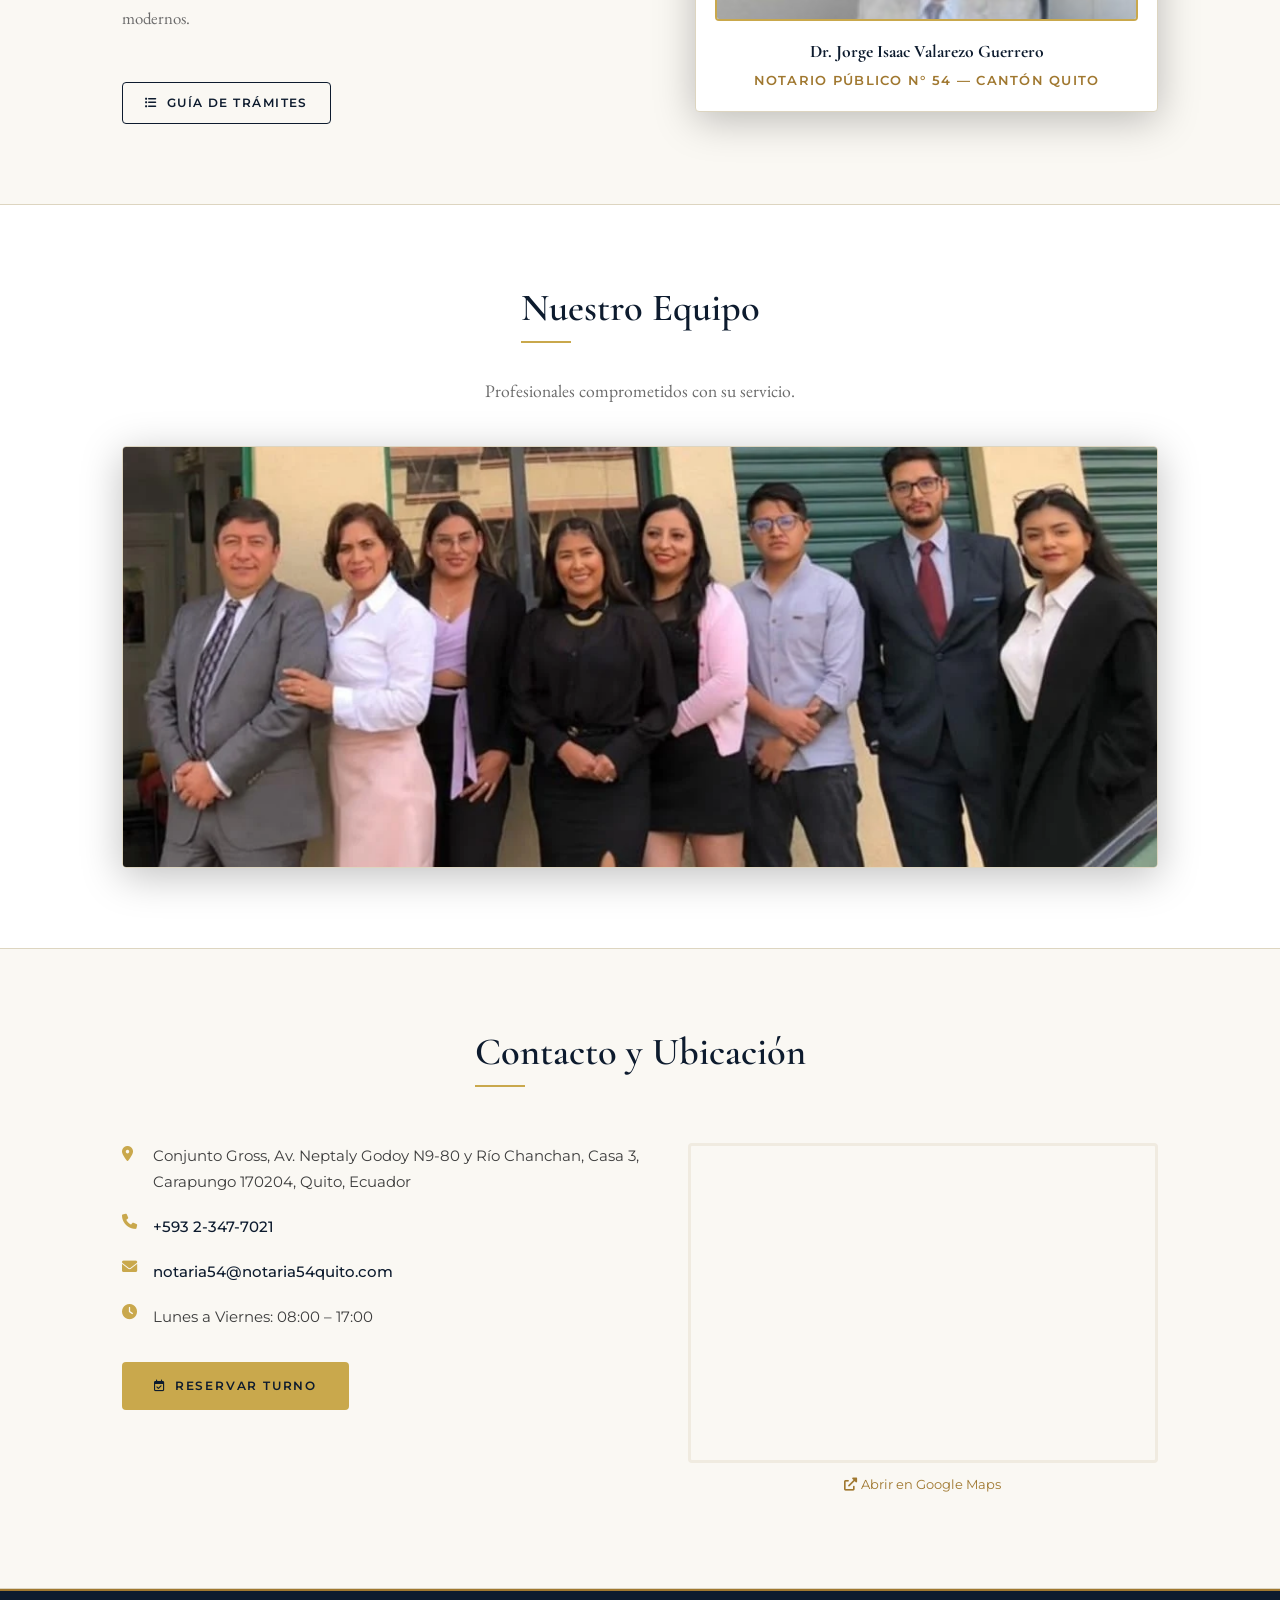
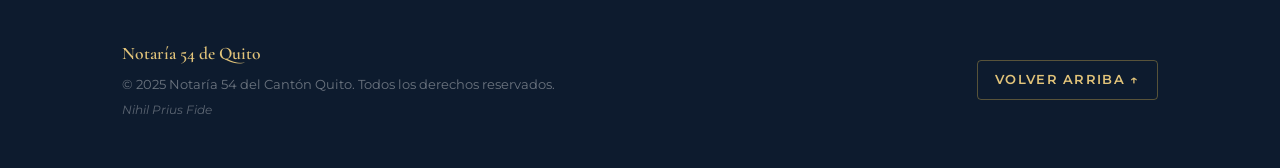
==== commit ea2590f6: "Add files via upload" ====
--- a/index.html
+++ b/index.html
@@ -35,7 +35,7 @@
                 <div style="max-width: 600px;">
                     <span class="hero-tag">Seguridad Jurídica y Confianza</span>
                     <h1>Seguridad Jurídica<br>y Confianza.</h1>
-                    <p>Bienvenido a la sede digital de la Notaría Cincuenta y Cuatro. Consulte los requisitos desde casa o reserve su turno en línea para ser atendido sin esperas.</p>
+                    <p style="color:#ffffff;text-shadow:0 1px 6px rgba(0,0,0,1),0 2px 16px rgba(0,0,0,0.9);">Bienvenido a la sede digital de la Notaría Cincuenta y Cuatro. Consulte los requisitos desde casa o reserve su turno en línea para ser atendido sin esperas.</p>
                     <div class="hero-actions">
                         <a href="turnos.html" class="btn btn-primary"><i class="far fa-calendar-check" style="margin-right:8px;"></i> Reservar Turno</a>
                         <a href="tramites.html" class="btn btn-outline"><i class="fas fa-list-ul" style="margin-right:8px;"></i> Ver Requisitos</a>
--- a/style.css
+++ b/style.css
@@ -279,6 +279,12 @@
   text-shadow: none;
 }
 
+.hero .container p,
+.hero p {
+  color: #ffffff;
+  text-shadow: 0 1px 6px rgba(0,0,0,1), 0 2px 16px rgba(0,0,0,0.9);
+}
+
 .hero-text p {
   font-family: var(--font-serif);
   margin: 0 0 2.5rem;
@@ -286,7 +292,7 @@
   max-width: 480px;
   font-size: 1.15rem;
   line-height: 1.8;
-  text-shadow: 0 1px 3px rgba(0,0,0,0.9), 0 2px 12px rgba(0,0,0,0.8);
+  text-shadow: 0 1px 6px rgba(0,0,0,1), 0 2px 16px rgba(0,0,0,0.9);
 }
 
 .hero-actions {
